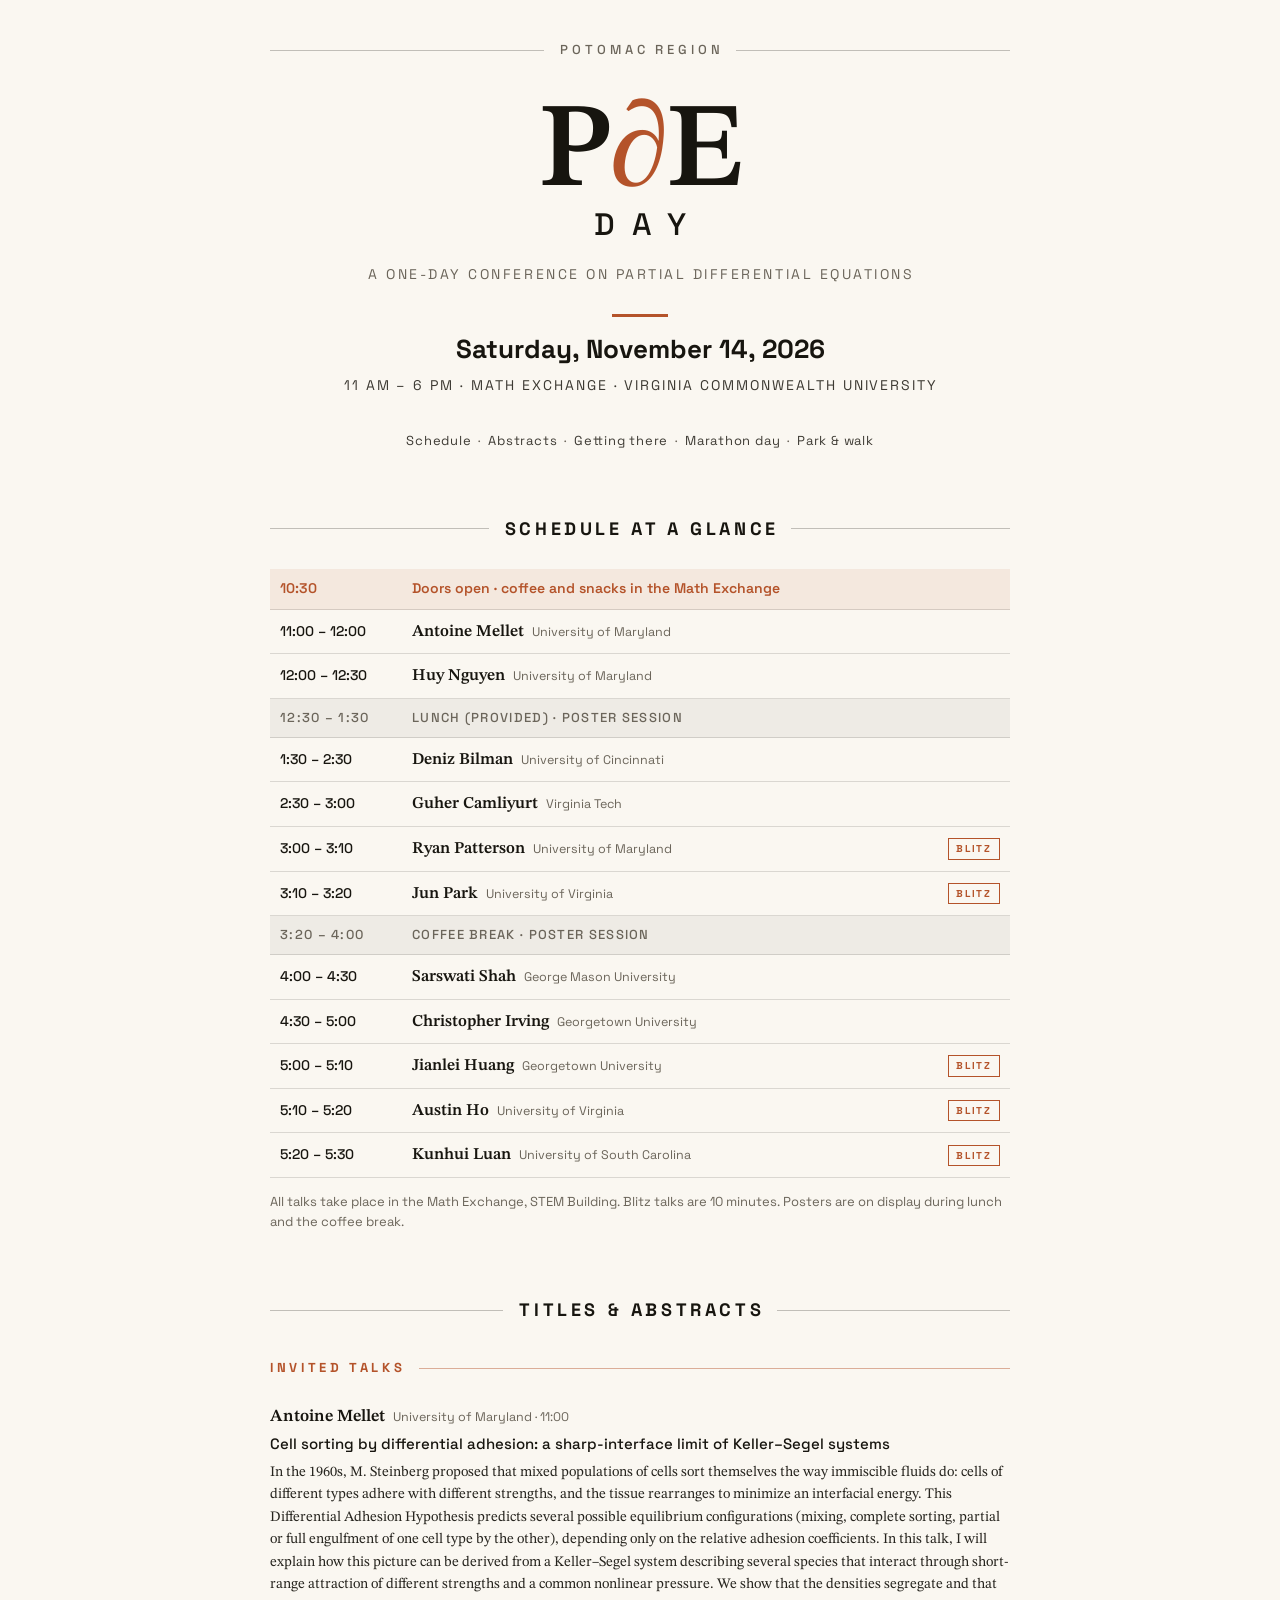
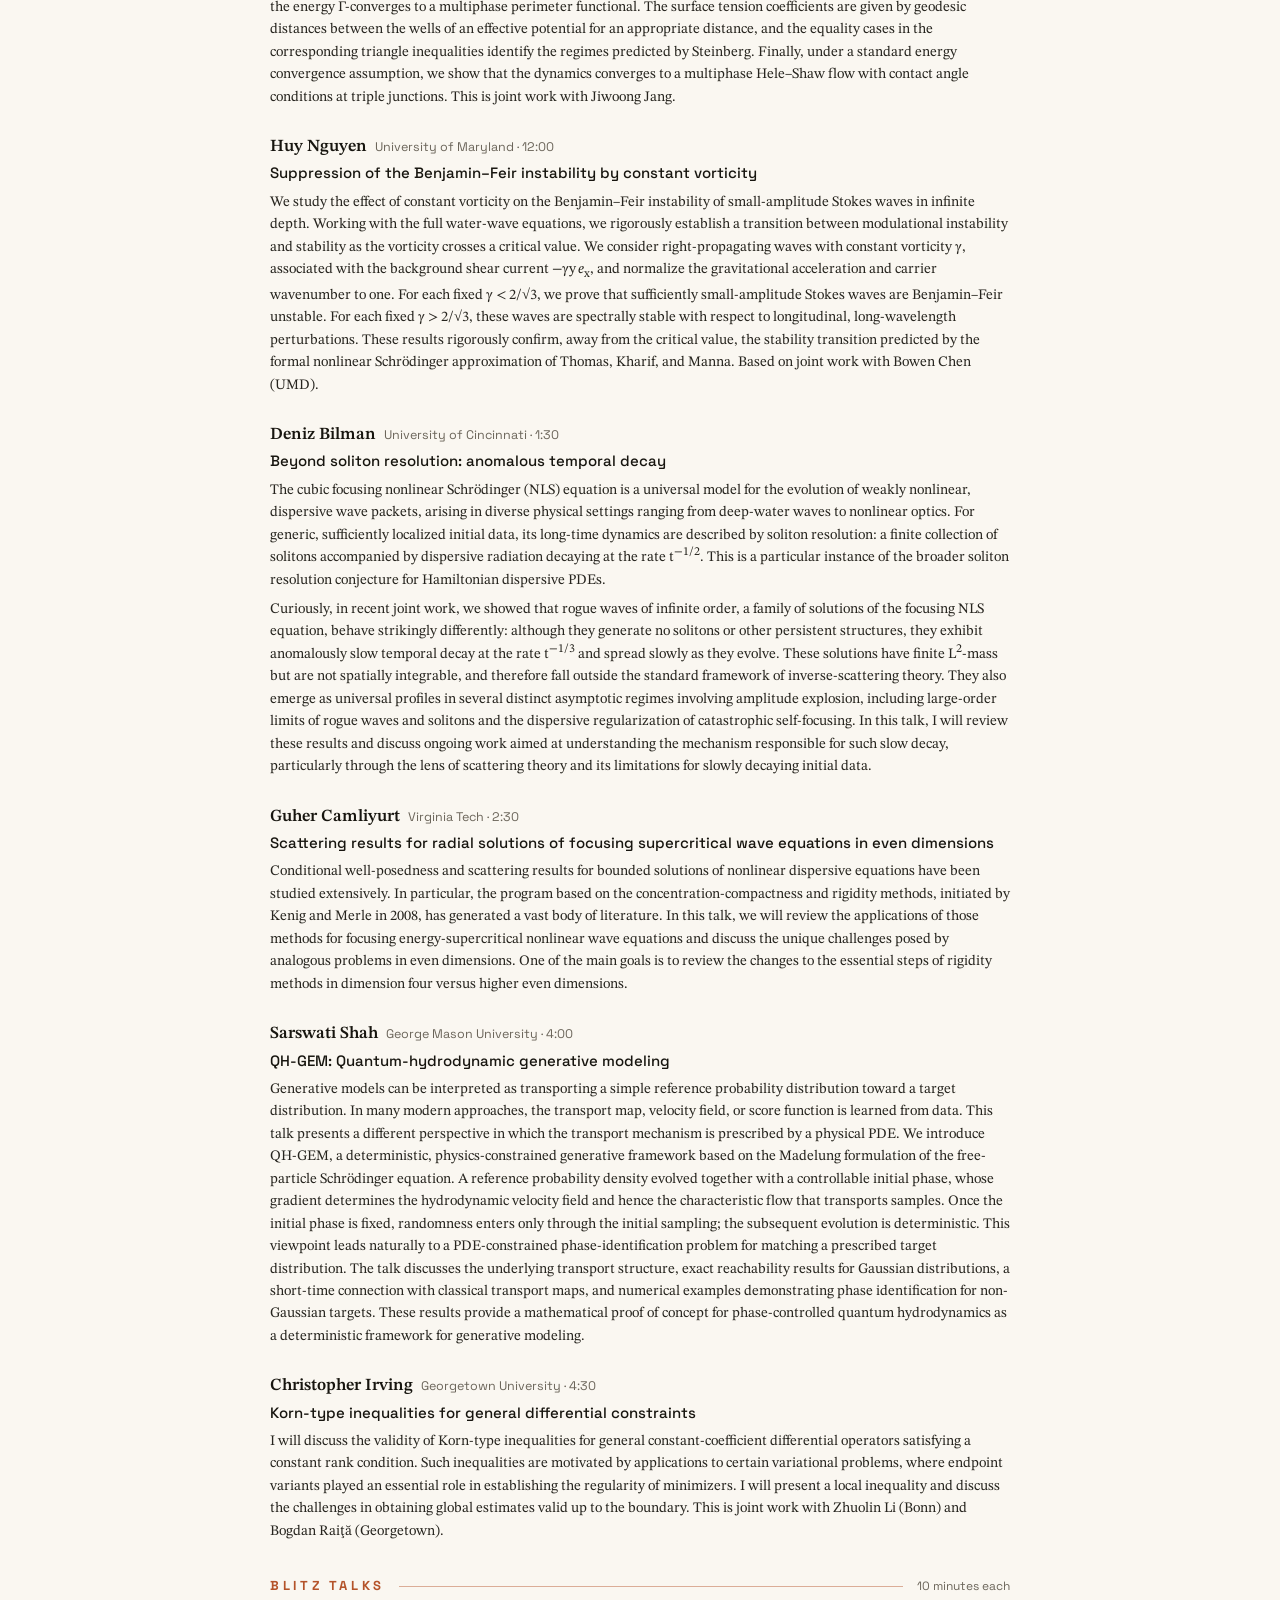
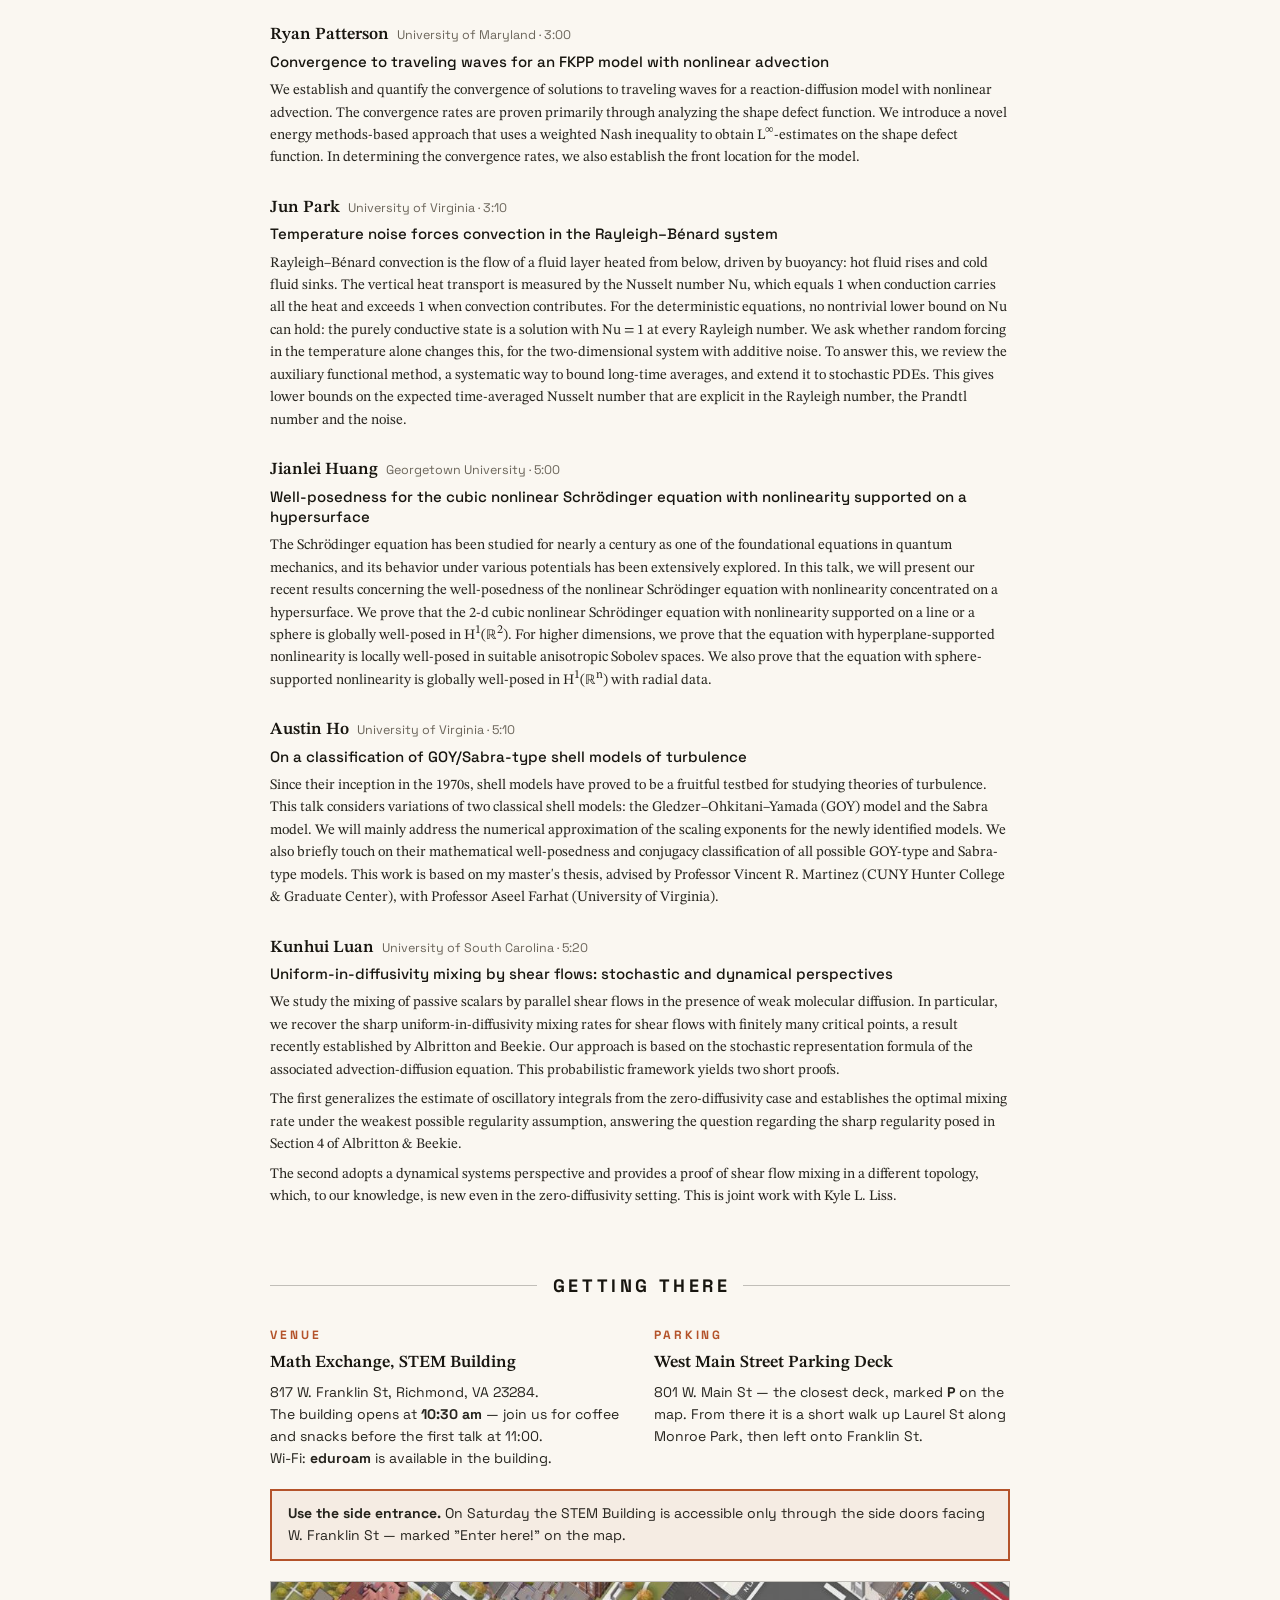
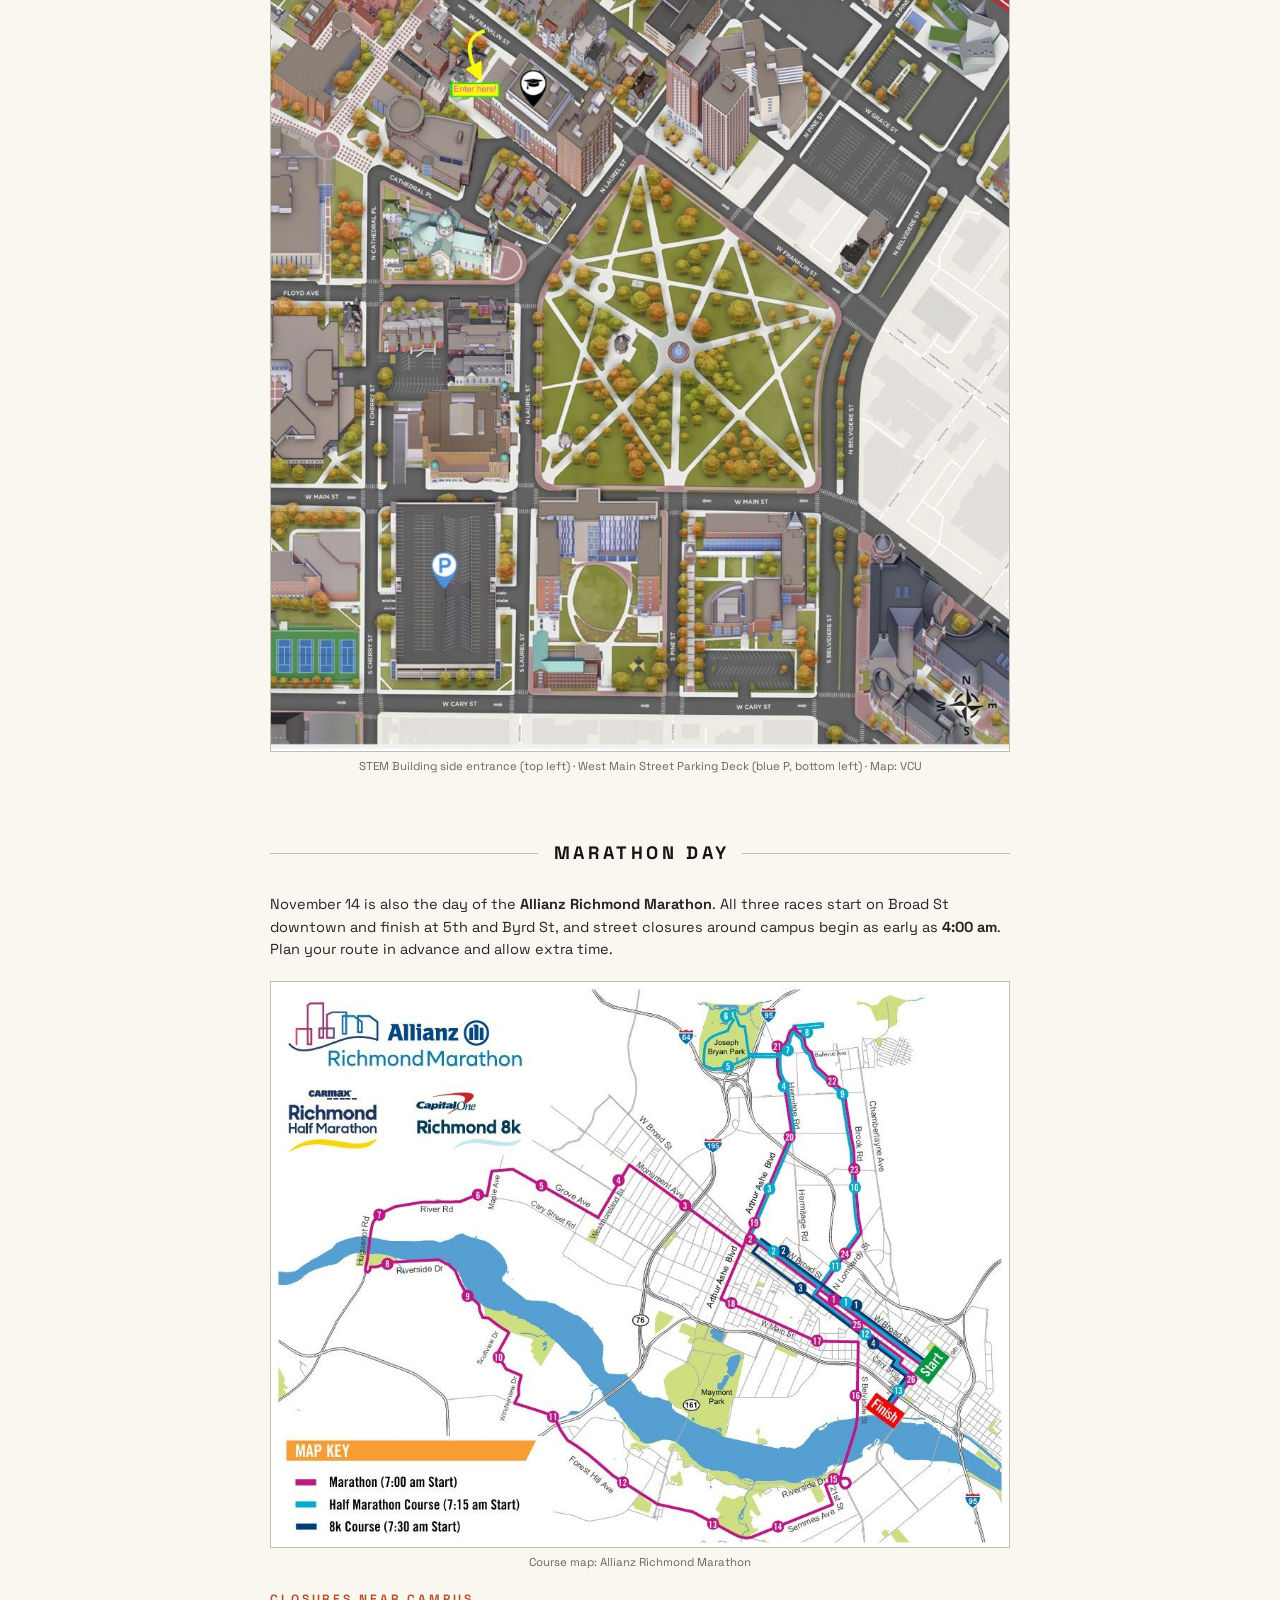
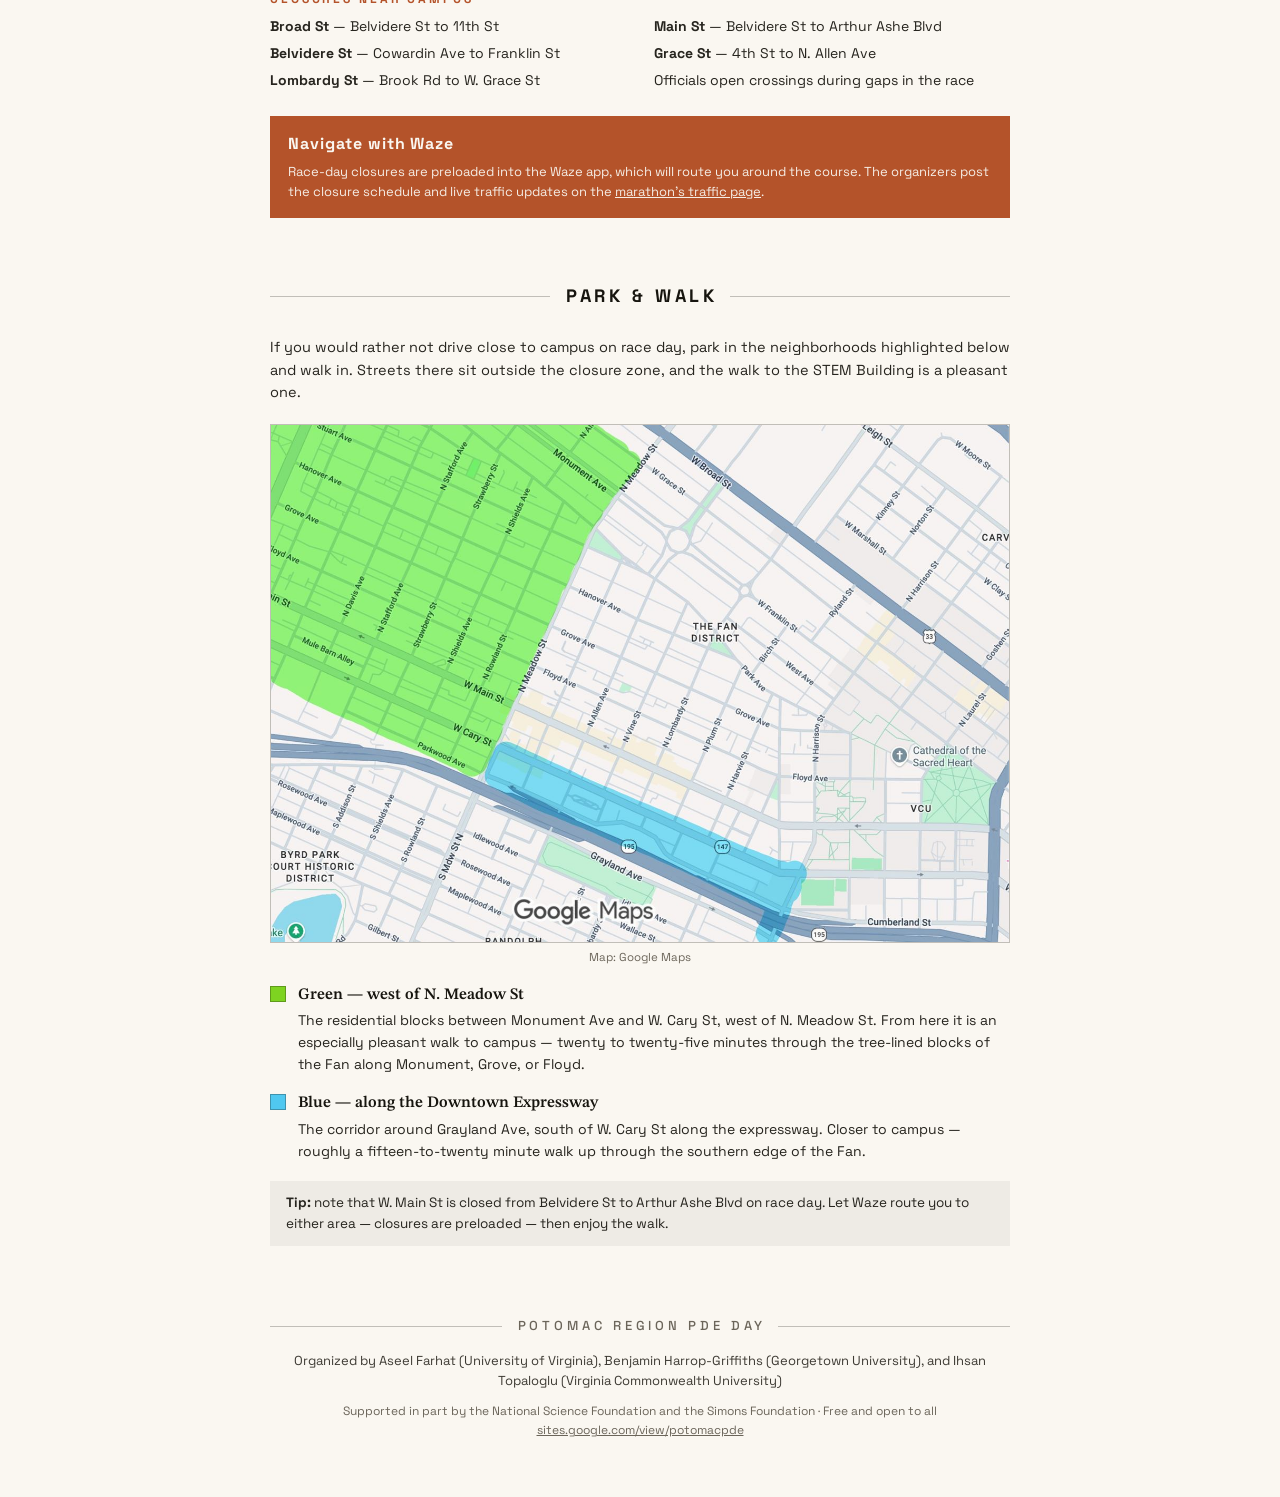
==== pde-day.html @ c5742500 "pipici" ====
<!doctype html>
<html lang="en">
<head>
<meta charset="utf-8">
<meta name="viewport" content="width=device-width, initial-scale=1">
<title>PDE Day — November 14, 2026 — VCU</title>
<link href="https://fonts.googleapis.com/css2?family=STIX+Two+Text:ital,wght@0,400;0,600;1,400;1,600&family=Space+Grotesk:wght@400;500;700&display=swap" rel="stylesheet">
<style>
  :root { --bg:#FAF7F1; --ink:#17150F; --muted:#6B655A; --mid:#3D3A33; --body:#26241E; --accent:#B4532A; }
  * { box-sizing: border-box; }
  html, body { margin:0; padding:0; background:var(--bg); color:var(--body); }
  body { font-family:'Space Grotesk',sans-serif; line-height:1.55; }
  .wrap { max-width:780px; margin:0 auto; padding:40px 20px 56px; }
  .rulerow { display:flex; align-items:center; gap:16px; }
  .rulerow .rule { flex:1; height:1px; background:var(--ink); opacity:.25; }
  .eyebrow { font-weight:500; font-size:13px; letter-spacing:.3em; margin-right:-.3em; text-transform:uppercase; color:var(--muted); white-space:nowrap; }
  header { text-align:center; }
  .lockup { font-family:'STIX Two Text',serif; font-weight:600; font-size:clamp(72px,18vw,120px); line-height:1; letter-spacing:-.02em; color:var(--ink); margin-top:34px; }
  .lockup .d { font-style:italic; color:var(--accent); }
  .day { font-weight:500; font-size:clamp(20px,5vw,31px); letter-spacing:.55em; margin-right:-.55em; margin-top:-14px; color:var(--ink); }
  .subline { font-size:14px; letter-spacing:.18em; margin-right:-.18em; text-transform:uppercase; color:var(--muted); margin-top:16px; }
  .datebar { margin-top:28px; }
  .datebar .bar { width:56px; height:3px; background:var(--accent); margin:0 auto 12px; }
  .date { font-weight:700; font-size:clamp(20px,5vw,26px); color:var(--ink); }
  .place { font-size:14px; letter-spacing:.14em; margin-right:-.14em; text-transform:uppercase; color:var(--mid); margin-top:6px; }
  nav { margin-top:34px; font-size:13px; letter-spacing:.06em; display:flex; flex-wrap:wrap; justify-content:center; row-gap:4px; }
  nav a { color:var(--mid); text-decoration:none; white-space:nowrap; }
  nav a:hover { color:var(--accent); }
  nav span { color:var(--muted); margin:0 7px; }
  h2 { margin:0; font-weight:700; font-size:18px; letter-spacing:.2em; margin-right:-.2em; text-transform:uppercase; color:var(--ink); white-space:nowrap; }
  section { margin-top:64px; }
  .sechead { margin-bottom:26px; }
  .note { font-size:13px; color:var(--muted); margin-top:14px; }
  /* schedule */
  .row { display:flex; align-items:baseline; gap:14px; padding:9px 10px; border-bottom:1px solid rgba(23,21,15,.14); flex-wrap:wrap; }
  .row .t { font-weight:500; font-size:14px; color:var(--ink); width:118px; flex-shrink:0; }
  .row .who { flex:1; min-width:200px; }
  .row .who b { font-family:'STIX Two Text',serif; font-weight:600; font-size:16.5px; color:var(--ink); }
  .row .who span { font-size:12.5px; color:var(--muted); margin-left:8px; }
  .row.break { background:rgba(23,21,15,.05); }
  .row.break .t, .row.break .what { font-size:13px; letter-spacing:.1em; text-transform:uppercase; color:var(--muted); font-weight:500; }
  .row.open { background:rgba(180,83,42,.09); }
  .row.open .t, .row.open .what { color:var(--accent); font-weight:600; font-size:14px; }
  .tag { font-weight:700; font-size:10px; letter-spacing:.18em; text-transform:uppercase; color:var(--accent); border:1px solid var(--accent); padding:2px 7px; flex-shrink:0; align-self:center; }
  /* abstracts */
  .group { display:flex; align-items:center; gap:14px; margin:34px 0 8px; }
  .group .label { font-weight:700; font-size:13px; letter-spacing:.28em; text-transform:uppercase; color:var(--accent); white-space:nowrap; }
  .group .rule { flex:1; height:1px; background:var(--accent); opacity:.45; }
  .group .mins { font-size:12px; color:var(--muted); white-space:nowrap; }
  .abs { margin-top:26px; }
  .abs .name { font-family:'STIX Two Text',serif; font-weight:600; font-size:17px; color:var(--ink); }
  .abs .aff { font-size:12.5px; color:var(--muted); margin-left:8px; }
  .abs .title { font-weight:500; font-size:15px; line-height:1.35; color:var(--ink); margin-top:3px; }
  .abs p { font-family:'STIX Two Text',serif; font-size:14.5px; line-height:1.55; color:var(--body); margin:7px 0 0; }
  /* info sections */
  .cols { display:flex; gap:28px; flex-wrap:wrap; }
  .cols > div { flex:1; min-width:260px; }
  .k { font-weight:700; font-size:12px; letter-spacing:.24em; text-transform:uppercase; color:var(--accent); margin-bottom:6px; }
  .v { font-family:'STIX Two Text',serif; font-weight:600; font-size:17px; color:var(--ink); }
  .cols p { font-size:14px; margin:6px 0 0; }
  .alert { border:2px solid var(--accent); background:rgba(180,83,42,.07); padding:12px 16px; margin-top:20px; font-size:14px; }
  img.map { width:100%; height:auto; display:block; border:1px solid rgba(23,21,15,.25); margin-top:20px; }
  .cap { font-size:11.5px; color:var(--muted); text-align:center; margin-top:6px; }
  .waze { background:var(--accent); color:var(--bg); padding:16px 18px; margin-top:20px; }
  .waze b { font-size:16px; letter-spacing:.06em; }
  .waze p { font-size:13px; margin:5px 0 0; opacity:.94; }
  .waze a { color:var(--bg); }
  .legend { display:flex; gap:12px; margin-top:16px; }
  .legend .sw { width:16px; height:16px; flex-shrink:0; margin-top:3px; border:1px solid rgba(23,21,15,.3); }
  .legend h3 { font-family:'STIX Two Text',serif; font-weight:600; font-size:16px; color:var(--ink); margin:0; }
  .legend p { font-size:14px; margin:3px 0 0; }
  .tip { background:rgba(23,21,15,.05); padding:12px 16px; margin-top:18px; font-size:13.5px; }
  ul.closures { font-size:14px; margin:8px 0 0; padding-left:0; list-style:none; columns:2; column-gap:28px; }
  ul.closures li { margin-bottom:5px; break-inside:avoid; }
  @media (max-width:560px) { ul.closures { columns:1; } }
  footer { margin-top:70px; text-align:center; }
  footer .org { font-size:13px; color:var(--mid); margin-top:14px; line-height:1.6; }
  footer .fine { font-size:12px; color:var(--muted); margin-top:10px; line-height:1.6; }
  sup { line-height:0; }
</style>
</head>
<body>
<div class="wrap">

<header>
  <div class="rulerow"><div class="rule"></div><div class="eyebrow">Potomac Region</div><div class="rule"></div></div>
  <div class="lockup">P<span class="d">∂</span>E</div>
  <div class="day">DAY</div>
  <div class="subline">A one-day conference on partial differential equations</div>
  <div class="datebar">
    <div class="bar"></div>
    <div class="date">Saturday, November 14, 2026</div>
    <div class="place">11 am – 6 pm · Math Exchange · Virginia Commonwealth University</div>
  </div>
  <nav>
    <a href="#schedule">Schedule</a><span>·</span><a href="#abstracts">Abstracts</a><span>·</span><a href="#venue">Getting there</a><span>·</span><a href="#marathon">Marathon day</a><span>·</span><a href="#walk">Park &amp; walk</a>
  </nav>
</header>

<section id="schedule">
  <div class="rulerow sechead"><div class="rule"></div><h2>Schedule at a Glance</h2><div class="rule"></div></div>
  <div class="row open"><div class="t">10:30</div><div class="what">Doors open · coffee and snacks in the Math Exchange</div></div>
  <div class="row"><div class="t">11:00 – 12:00</div><div class="who"><b>Antoine Mellet</b><span>University of Maryland</span></div></div>
  <div class="row"><div class="t">12:00 – 12:30</div><div class="who"><b>Huy Nguyen</b><span>University of Maryland</span></div></div>
  <div class="row break"><div class="t">12:30 – 1:30</div><div class="what">Lunch (provided) · poster session</div></div>
  <div class="row"><div class="t">1:30 – 2:30</div><div class="who"><b>Deniz Bilman</b><span>University of Cincinnati</span></div></div>
  <div class="row"><div class="t">2:30 – 3:00</div><div class="who"><b>Guher Camliyurt</b><span>Virginia Tech</span></div></div>
  <div class="row"><div class="t">3:00 – 3:10</div><div class="who"><b>Ryan Patterson</b><span>University of Maryland</span></div><div class="tag">Blitz</div></div>
  <div class="row"><div class="t">3:10 – 3:20</div><div class="who"><b>Jun Park</b><span>University of Virginia</span></div><div class="tag">Blitz</div></div>
  <div class="row break"><div class="t">3:20 – 4:00</div><div class="what">Coffee break · poster session</div></div>
  <div class="row"><div class="t">4:00 – 4:30</div><div class="who"><b>Sarswati Shah</b><span>George Mason University</span></div></div>
  <div class="row"><div class="t">4:30 – 5:00</div><div class="who"><b>Christopher Irving</b><span>Georgetown University</span></div></div>
  <div class="row"><div class="t">5:00 – 5:10</div><div class="who"><b>Jianlei Huang</b><span>Georgetown University</span></div><div class="tag">Blitz</div></div>
  <div class="row"><div class="t">5:10 – 5:20</div><div class="who"><b>Austin Ho</b><span>University of Virginia</span></div><div class="tag">Blitz</div></div>
  <div class="row"><div class="t">5:20 – 5:30</div><div class="who"><b>Kunhui Luan</b><span>University of South Carolina</span></div><div class="tag">Blitz</div></div>
  <div class="note">All talks take place in the Math Exchange, STEM Building. Blitz talks are 10 minutes. Posters are on display during lunch and the coffee break.</div>
</section>

<section id="abstracts">
  <div class="rulerow sechead"><div class="rule"></div><h2>Titles &amp; Abstracts</h2><div class="rule"></div></div>

  <div class="group"><div class="label">Invited Talks</div><div class="rule"></div></div>

  <div class="abs">
    <div><span class="name">Antoine Mellet</span><span class="aff">University of Maryland · 11:00</span></div>
    <div class="title">Cell sorting by differential adhesion: a sharp-interface limit of Keller–Segel systems</div>
    <p>In the 1960s, M. Steinberg proposed that mixed populations of cells sort themselves the way immiscible fluids do: cells of different types adhere with different strengths, and the tissue rearranges to minimize an interfacial energy. This Differential Adhesion Hypothesis predicts several possible equilibrium configurations (mixing, complete sorting, partial or full engulfment of one cell type by the other), depending only on the relative adhesion coefficients. In this talk, I will explain how this picture can be derived from a Keller–Segel system describing several species that interact through short-range attraction of different strengths and a common nonlinear pressure. We show that the densities segregate and that the energy Γ-converges to a multiphase perimeter functional. The surface tension coefficients are given by geodesic distances between the wells of an effective potential for an appropriate distance, and the equality cases in the corresponding triangle inequalities identify the regimes predicted by Steinberg. Finally, under a standard energy convergence assumption, we show that the dynamics converges to a multiphase Hele–Shaw flow with contact angle conditions at triple junctions. This is joint work with Jiwoong Jang.</p>
  </div>

  <div class="abs">
    <div><span class="name">Huy Nguyen</span><span class="aff">University of Maryland · 12:00</span></div>
    <div class="title">Suppression of the Benjamin–Feir instability by constant vorticity</div>
    <p>We study the effect of constant vorticity on the Benjamin–Feir instability of small-amplitude Stokes waves in infinite depth. Working with the full water-wave equations, we rigorously establish a transition between modulational instability and stability as the vorticity crosses a critical value. We consider right-propagating waves with constant vorticity γ, associated with the background shear current −γy&thinsp;<i>e</i><sub>x</sub>, and normalize the gravitational acceleration and carrier wavenumber to one. For each fixed γ&nbsp;&lt;&nbsp;2/√3, we prove that sufficiently small-amplitude Stokes waves are Benjamin–Feir unstable. For each fixed γ&nbsp;&gt;&nbsp;2/√3, these waves are spectrally stable with respect to longitudinal, long-wavelength perturbations. These results rigorously confirm, away from the critical value, the stability transition predicted by the formal nonlinear Schrödinger approximation of Thomas, Kharif, and Manna. Based on joint work with Bowen Chen (UMD).</p>
  </div>

  <div class="abs">
    <div><span class="name">Deniz Bilman</span><span class="aff">University of Cincinnati · 1:30</span></div>
    <div class="title">Beyond soliton resolution: anomalous temporal decay</div>
    <p>The cubic focusing nonlinear Schrödinger (NLS) equation is a universal model for the evolution of weakly nonlinear, dispersive wave packets, arising in diverse physical settings ranging from deep-water waves to nonlinear optics. For generic, sufficiently localized initial data, its long-time dynamics are described by soliton resolution: a finite collection of solitons accompanied by dispersive radiation decaying at the rate t<sup>−1/2</sup>. This is a particular instance of the broader soliton resolution conjecture for Hamiltonian dispersive PDEs.</p>
    <p>Curiously, in recent joint work, we showed that rogue waves of infinite order, a family of solutions of the focusing NLS equation, behave strikingly differently: although they generate no solitons or other persistent structures, they exhibit anomalously slow temporal decay at the rate t<sup>−1/3</sup> and spread slowly as they evolve. These solutions have finite L<sup>2</sup>-mass but are not spatially integrable, and therefore fall outside the standard framework of inverse-scattering theory. They also emerge as universal profiles in several distinct asymptotic regimes involving amplitude explosion, including large-order limits of rogue waves and solitons and the dispersive regularization of catastrophic self-focusing. In this talk, I will review these results and discuss ongoing work aimed at understanding the mechanism responsible for such slow decay, particularly through the lens of scattering theory and its limitations for slowly decaying initial data.</p>
  </div>

  <div class="abs">
    <div><span class="name">Guher Camliyurt</span><span class="aff">Virginia Tech · 2:30</span></div>
    <div class="title">Scattering results for radial solutions of focusing supercritical wave equations in even dimensions</div>
    <p>Conditional well-posedness and scattering results for bounded solutions of nonlinear dispersive equations have been studied extensively. In particular, the program based on the concentration-compactness and rigidity methods, initiated by Kenig and Merle in 2008, has generated a vast body of literature. In this talk, we will review the applications of those methods for focusing energy-supercritical nonlinear wave equations and discuss the unique challenges posed by analogous problems in even dimensions. One of the main goals is to review the changes to the essential steps of rigidity methods in dimension four versus higher even dimensions.</p>
  </div>

  <div class="abs">
    <div><span class="name">Sarswati Shah</span><span class="aff">George Mason University · 4:00</span></div>
    <div class="title">QH-GEM: Quantum-hydrodynamic generative modeling</div>
    <p>Generative models can be interpreted as transporting a simple reference probability distribution toward a target distribution. In many modern approaches, the transport map, velocity field, or score function is learned from data. This talk presents a different perspective in which the transport mechanism is prescribed by a physical PDE. We introduce QH-GEM, a deterministic, physics-constrained generative framework based on the Madelung formulation of the free-particle Schrödinger equation. A reference probability density evolved together with a controllable initial phase, whose gradient determines the hydrodynamic velocity field and hence the characteristic flow that transports samples. Once the initial phase is fixed, randomness enters only through the initial sampling; the subsequent evolution is deterministic. This viewpoint leads naturally to a PDE-constrained phase-identification problem for matching a prescribed target distribution. The talk discusses the underlying transport structure, exact reachability results for Gaussian distributions, a short-time connection with classical transport maps, and numerical examples demonstrating phase identification for non-Gaussian targets. These results provide a mathematical proof of concept for phase-controlled quantum hydrodynamics as a deterministic framework for generative modeling.</p>
  </div>

  <div class="abs">
    <div><span class="name">Christopher Irving</span><span class="aff">Georgetown University · 4:30</span></div>
    <div class="title">Korn-type inequalities for general differential constraints</div>
    <p>I will discuss the validity of Korn-type inequalities for general constant-coefficient differential operators satisfying a constant rank condition. Such inequalities are motivated by applications to certain variational problems, where endpoint variants played an essential role in establishing the regularity of minimizers. I will present a local inequality and discuss the challenges in obtaining global estimates valid up to the boundary. This is joint work with Zhuolin Li (Bonn) and Bogdan Raiţă (Georgetown).</p>
  </div>

  <div class="group"><div class="label">Blitz Talks</div><div class="rule"></div><div class="mins">10 minutes each</div></div>

  <div class="abs">
    <div><span class="name">Ryan Patterson</span><span class="aff">University of Maryland · 3:00</span></div>
    <div class="title">Convergence to traveling waves for an FKPP model with nonlinear advection</div>
    <p>We establish and quantify the convergence of solutions to traveling waves for a reaction-diffusion model with nonlinear advection. The convergence rates are proven primarily through analyzing the shape defect function. We introduce a novel energy methods-based approach that uses a weighted Nash inequality to obtain L<sup>∞</sup>-estimates on the shape defect function. In determining the convergence rates, we also establish the front location for the model.</p>
  </div>

  <div class="abs">
    <div><span class="name">Jun Park</span><span class="aff">University of Virginia · 3:10</span></div>
    <div class="title">Temperature noise forces convection in the Rayleigh–Bénard system</div>
    <p>Rayleigh–Bénard convection is the flow of a fluid layer heated from below, driven by buoyancy: hot fluid rises and cold fluid sinks. The vertical heat transport is measured by the Nusselt number Nu, which equals 1 when conduction carries all the heat and exceeds 1 when convection contributes. For the deterministic equations, no nontrivial lower bound on Nu can hold: the purely conductive state is a solution with Nu&nbsp;=&nbsp;1 at every Rayleigh number. We ask whether random forcing in the temperature alone changes this, for the two-dimensional system with additive noise. To answer this, we review the auxiliary functional method, a systematic way to bound long-time averages, and extend it to stochastic PDEs. This gives lower bounds on the expected time-averaged Nusselt number that are explicit in the Rayleigh number, the Prandtl number and the noise.</p>
  </div>

  <div class="abs">
    <div><span class="name">Jianlei Huang</span><span class="aff">Georgetown University · 5:00</span></div>
    <div class="title">Well-posedness for the cubic nonlinear Schrödinger equation with nonlinearity supported on a hypersurface</div>
    <p>The Schrödinger equation has been studied for nearly a century as one of the foundational equations in quantum mechanics, and its behavior under various potentials has been extensively explored. In this talk, we will present our recent results concerning the well-posedness of the nonlinear Schrödinger equation with nonlinearity concentrated on a hypersurface. We prove that the 2-d cubic nonlinear Schrödinger equation with nonlinearity supported on a line or a sphere is globally well-posed in H<sup>1</sup>(ℝ<sup>2</sup>). For higher dimensions, we prove that the equation with hyperplane-supported nonlinearity is locally well-posed in suitable anisotropic Sobolev spaces. We also prove that the equation with sphere-supported nonlinearity is globally well-posed in H<sup>1</sup>(ℝ<sup>n</sup>) with radial data.</p>
  </div>

  <div class="abs">
    <div><span class="name">Austin Ho</span><span class="aff">University of Virginia · 5:10</span></div>
    <div class="title">On a classification of GOY/Sabra-type shell models of turbulence</div>
    <p>Since their inception in the 1970s, shell models have proved to be a fruitful testbed for studying theories of turbulence. This talk considers variations of two classical shell models: the Gledzer–Ohkitani–Yamada (GOY) model and the Sabra model. We will mainly address the numerical approximation of the scaling exponents for the newly identified models. We also briefly touch on their mathematical well-posedness and conjugacy classification of all possible GOY-type and Sabra-type models. This work is based on my master's thesis, advised by Professor Vincent R. Martinez (CUNY Hunter College &amp; Graduate Center), with Professor Aseel Farhat (University of Virginia).</p>
  </div>

  <div class="abs">
    <div><span class="name">Kunhui Luan</span><span class="aff">University of South Carolina · 5:20</span></div>
    <div class="title">Uniform-in-diffusivity mixing by shear flows: stochastic and dynamical perspectives</div>
    <p>We study the mixing of passive scalars by parallel shear flows in the presence of weak molecular diffusion. In particular, we recover the sharp uniform-in-diffusivity mixing rates for shear flows with finitely many critical points, a result recently established by Albritton and Beekie. Our approach is based on the stochastic representation formula of the associated advection-diffusion equation. This probabilistic framework yields two short proofs.</p>
    <p>The first generalizes the estimate of oscillatory integrals from the zero-diffusivity case and establishes the optimal mixing rate under the weakest possible regularity assumption, answering the question regarding the sharp regularity posed in Section 4 of Albritton &amp; Beekie.</p>
    <p>The second adopts a dynamical systems perspective and provides a proof of shear flow mixing in a different topology, which, to our knowledge, is new even in the zero-diffusivity setting. This is joint work with Kyle L. Liss.</p>
  </div>
</section>

<section id="venue">
  <div class="rulerow sechead"><div class="rule"></div><h2>Getting There</h2><div class="rule"></div></div>
  <div class="cols">
    <div>
      <div class="k">Venue</div>
      <div class="v">Math Exchange, STEM Building</div>
      <p>817 W. Franklin St, Richmond, VA 23284.<br>The building opens at <b>10:30 am</b> — join us for coffee and snacks before the first talk at 11:00.<br>Wi-Fi: <b>eduroam</b> is available in the building.</p>
    </div>
    <div>
      <div class="k">Parking</div>
      <div class="v">West Main Street Parking Deck</div>
      <p>801 W. Main St — the closest deck, marked <b>P</b> on the map. From there it is a short walk up Laurel St along Monroe Park, then left onto Franklin St.</p>
    </div>
  </div>
  <div class="alert"><b>Use the side entrance.</b> On Saturday the STEM Building is accessible only through the side doors facing W. Franklin St — marked "Enter here!" on the map.</div>
  <img class="map" src="[data-uri]" alt="Campus map showing the STEM Building side entrance on W. Franklin St and the West Main Street Parking Deck">
  <div class="cap">STEM Building side entrance (top left) · West Main Street Parking Deck (blue P, bottom left) · Map: VCU</div>
</section>

<section id="marathon">
  <div class="rulerow sechead"><div class="rule"></div><h2>Marathon Day</h2><div class="rule"></div></div>
  <p style="font-size:14.5px; margin:0">November 14 is also the day of the <b>Allianz Richmond Marathon</b>. All three races start on Broad St downtown and finish at 5th and Byrd St, and street closures around campus begin as early as <b>4:00 am</b>. Plan your route in advance and allow extra time.</p>
  <img class="map" src="[data-uri]" alt="Richmond Marathon course map: marathon, half marathon, and 8K routes through downtown Richmond">
  <div class="cap">Course map: Allianz Richmond Marathon</div>
  <div style="margin-top:18px">
    <div class="k">Closures near campus</div>
    <ul class="closures">
      <li><b>Broad St</b> — Belvidere St to 11th St</li>
      <li><b>Belvidere St</b> — Cowardin Ave to Franklin St</li>
      <li><b>Lombardy St</b> — Brook Rd to W. Grace St</li>
      <li><b>Main St</b> — Belvidere St to Arthur Ashe Blvd</li>
      <li><b>Grace St</b> — 4th St to N. Allen Ave</li>
      <li>Officials open crossings during gaps in the race</li>
    </ul>
  </div>
  <div class="waze">
    <b>Navigate with Waze</b>
    <p>Race-day closures are preloaded into the Waze app, which will route you around the course. The organizers post the closure schedule and live traffic updates on the <a href="https://www.richmondmarathon.org/race-weekend/traffic-pattern-changes/">marathon's traffic page</a>.</p>
  </div>
</section>

<section id="walk">
  <div class="rulerow sechead"><div class="rule"></div><h2>Park &amp; Walk</h2><div class="rule"></div></div>
  <p style="font-size:14.5px; margin:0">If you would rather not drive close to campus on race day, park in the neighborhoods highlighted below and walk in. Streets there sit outside the closure zone, and the walk to the STEM Building is a pleasant one.</p>
  <img class="map" src="[data-uri]" alt="Map of the neighborhoods west of VCU with two highlighted parking areas: the Museum District blocks in green and the corridor along the Downtown Expressway in blue">
  <div class="cap">Map: Google Maps</div>
  <div class="legend">
    <div class="sw" style="background:#7ED321"></div>
    <div>
      <h3>Green — west of N. Meadow St</h3>
      <p>The residential blocks between Monument Ave and W. Cary St, west of N. Meadow St. From here it is an especially pleasant walk to campus — twenty to twenty-five minutes through the tree-lined blocks of the Fan along Monument, Grove, or Floyd.</p>
    </div>
  </div>
  <div class="legend">
    <div class="sw" style="background:#50C8F0"></div>
    <div>
      <h3>Blue — along the Downtown Expressway</h3>
      <p>The corridor around Grayland Ave, south of W. Cary St along the expressway. Closer to campus — roughly a fifteen-to-twenty minute walk up through the southern edge of the Fan.</p>
    </div>
  </div>
  <div class="tip"><b>Tip:</b> note that W. Main St is closed from Belvidere St to Arthur Ashe Blvd on race day. Let Waze route you to either area — closures are preloaded — then enjoy the walk.</div>
</section>

<footer>
  <div class="rulerow"><div class="rule"></div><div class="eyebrow">Potomac Region PDE Day</div><div class="rule"></div></div>
  <div class="org">Organized by Aseel Farhat (University of Virginia), Benjamin Harrop-Griffiths (Georgetown University), and Ihsan Topaloglu (Virginia Commonwealth University)</div>
  <div class="fine">Supported in part by the National Science Foundation and the Simons Foundation · Free and open to all<br><a href="https://sites.google.com/view/potomacpde/pde-day" style="color:var(--muted)">sites.google.com/view/potomacpde</a></div>
</footer>

</div>
</body>
</html>
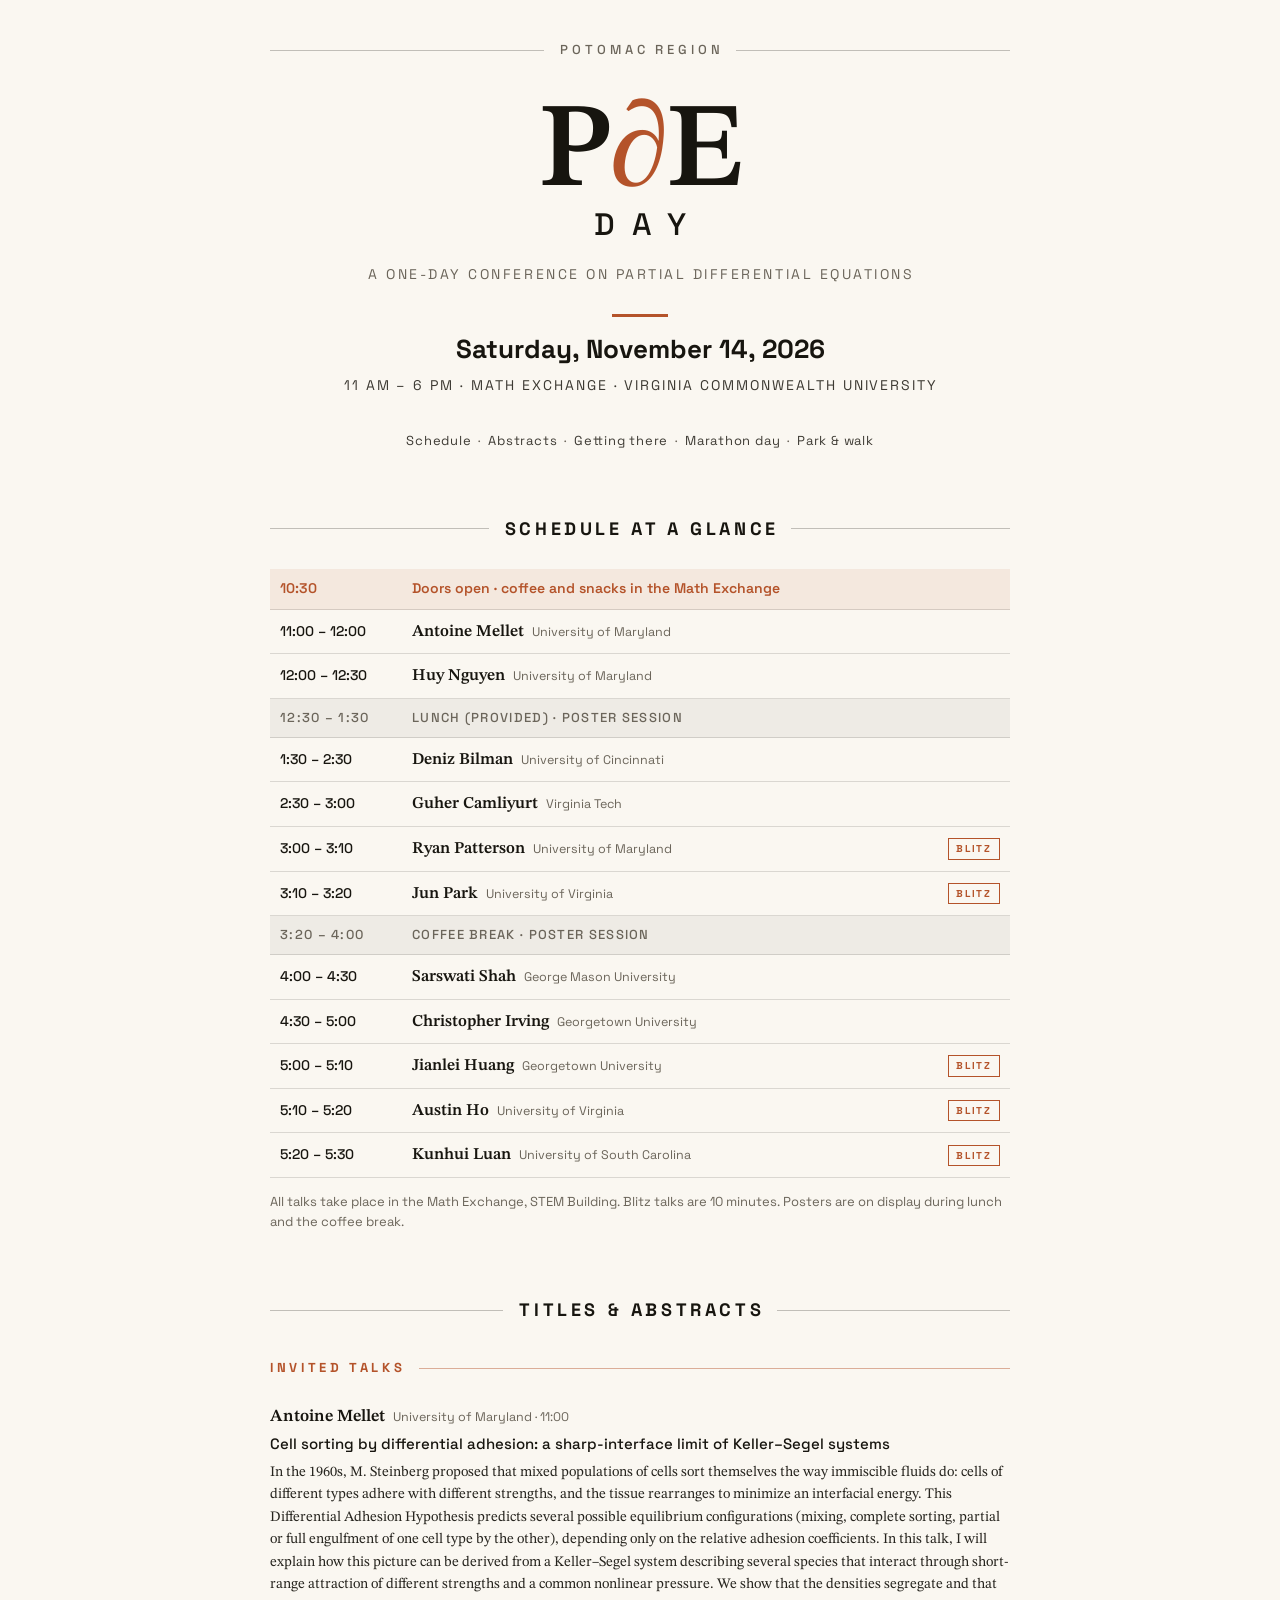
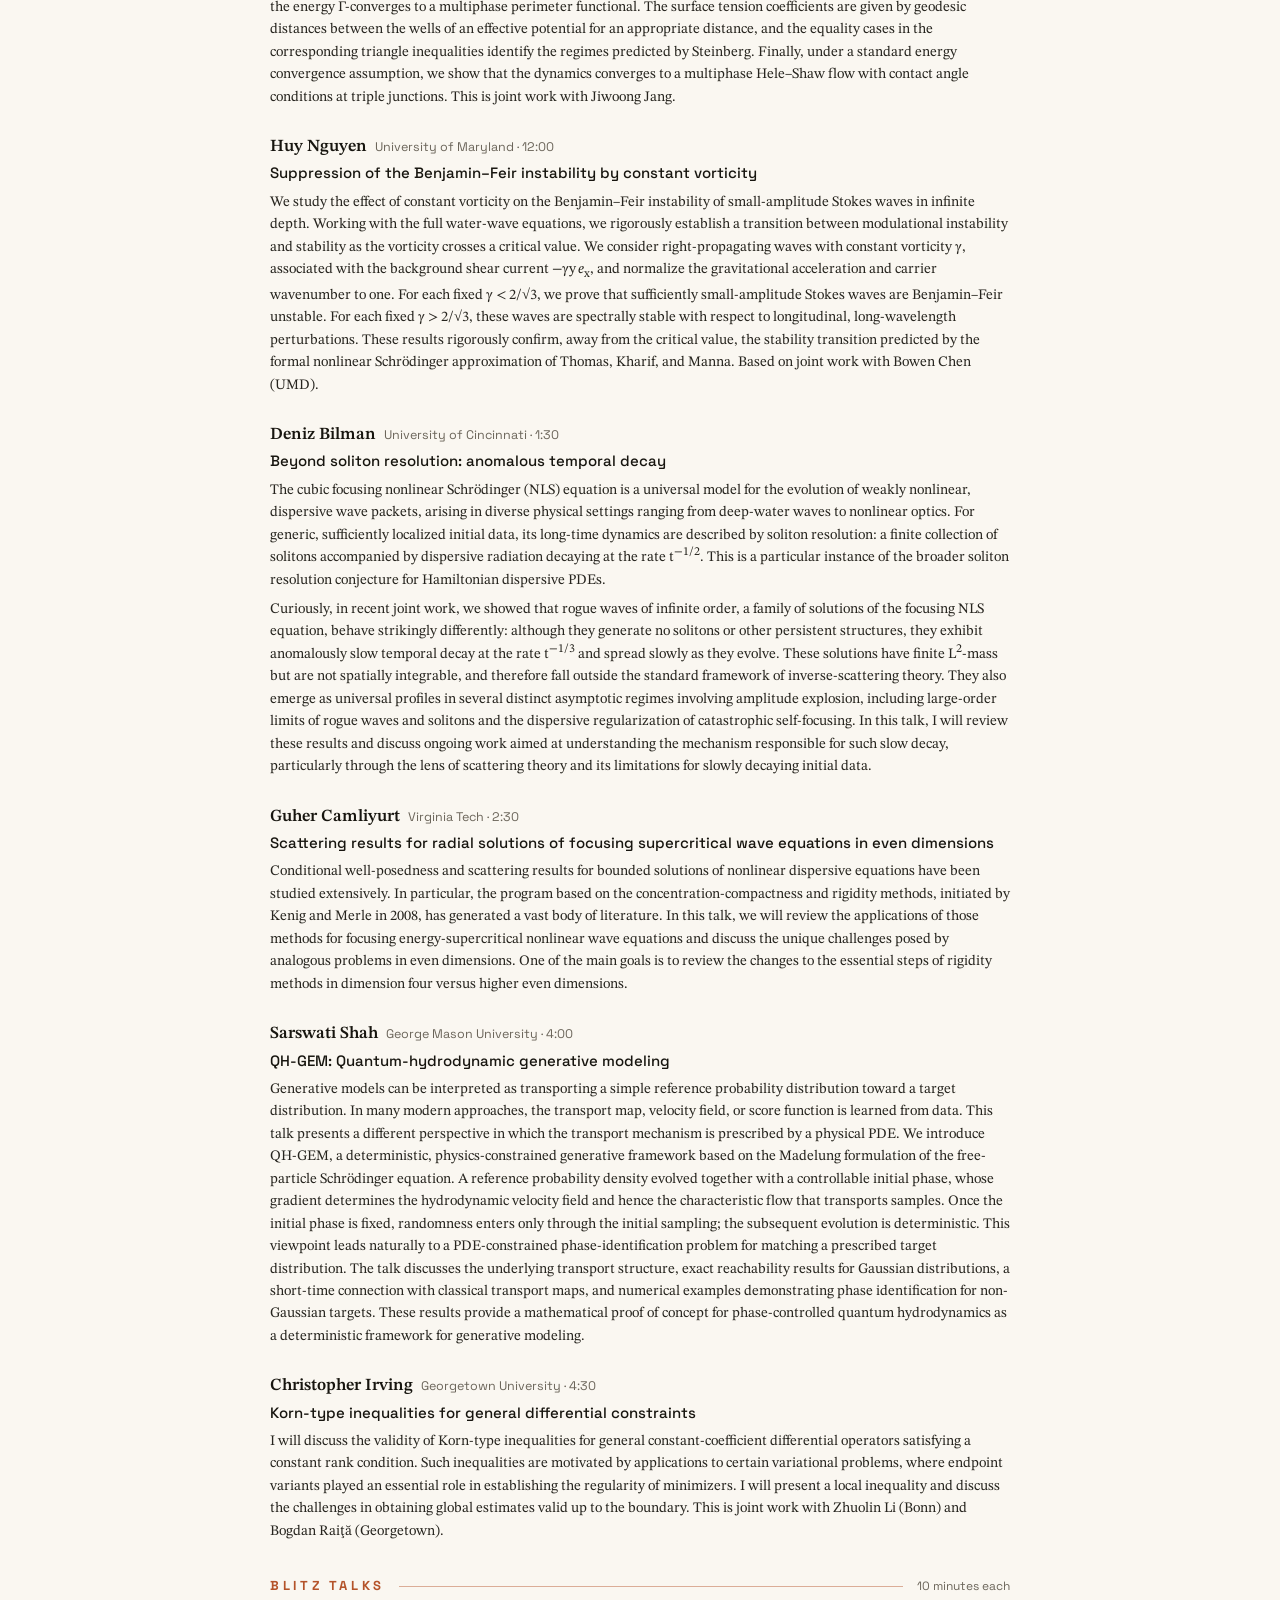
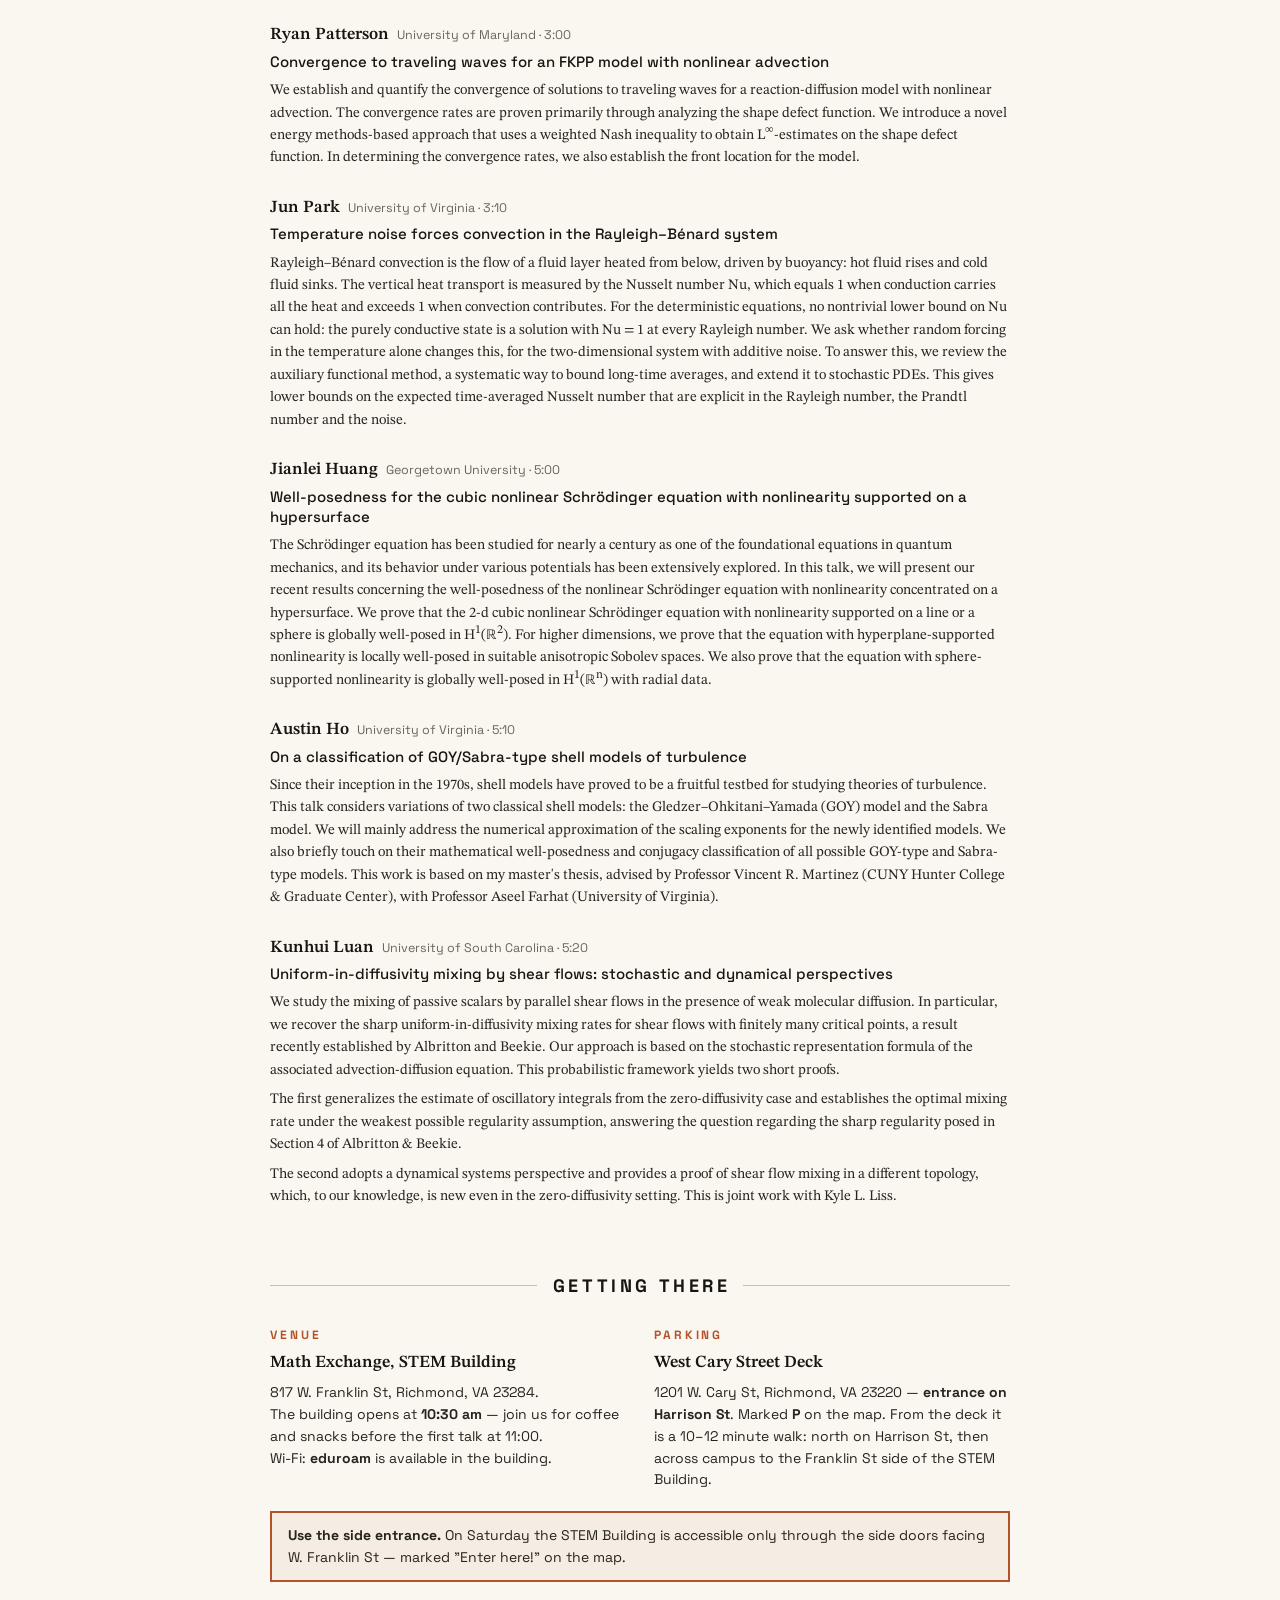
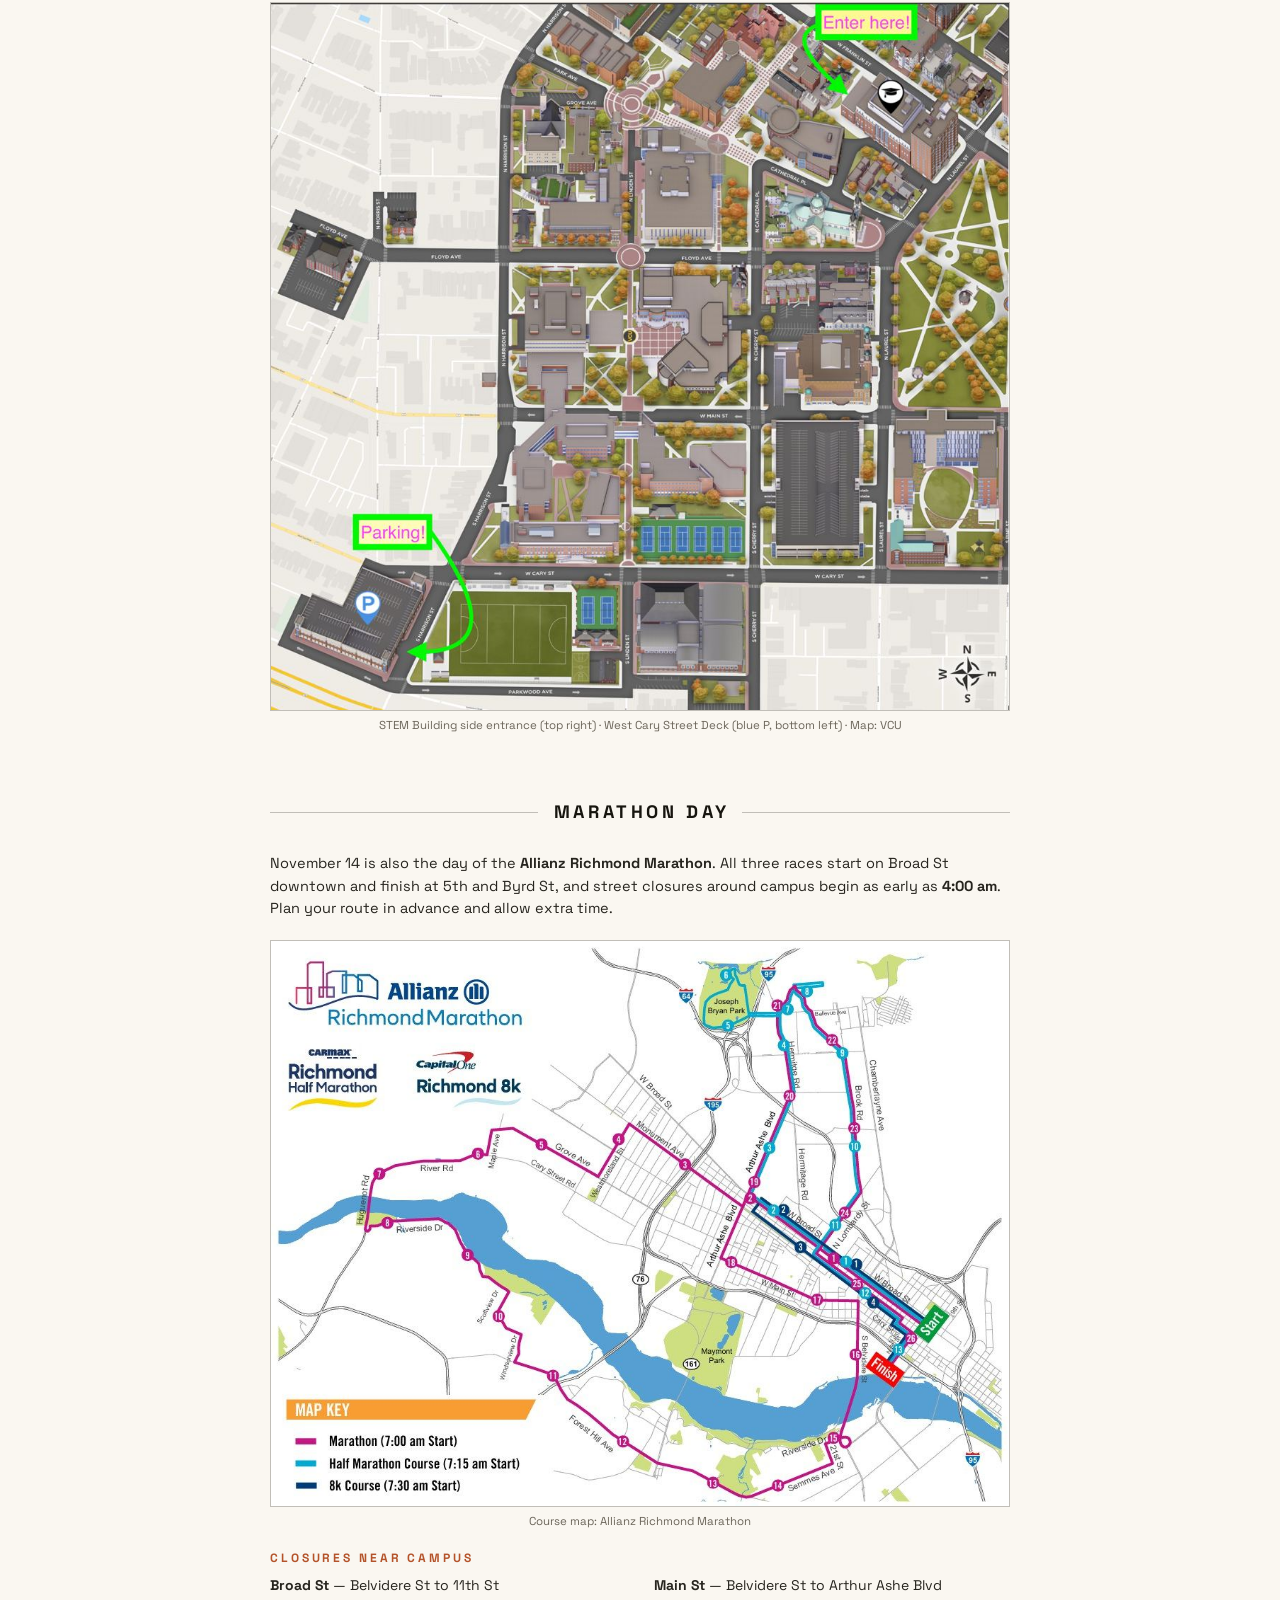
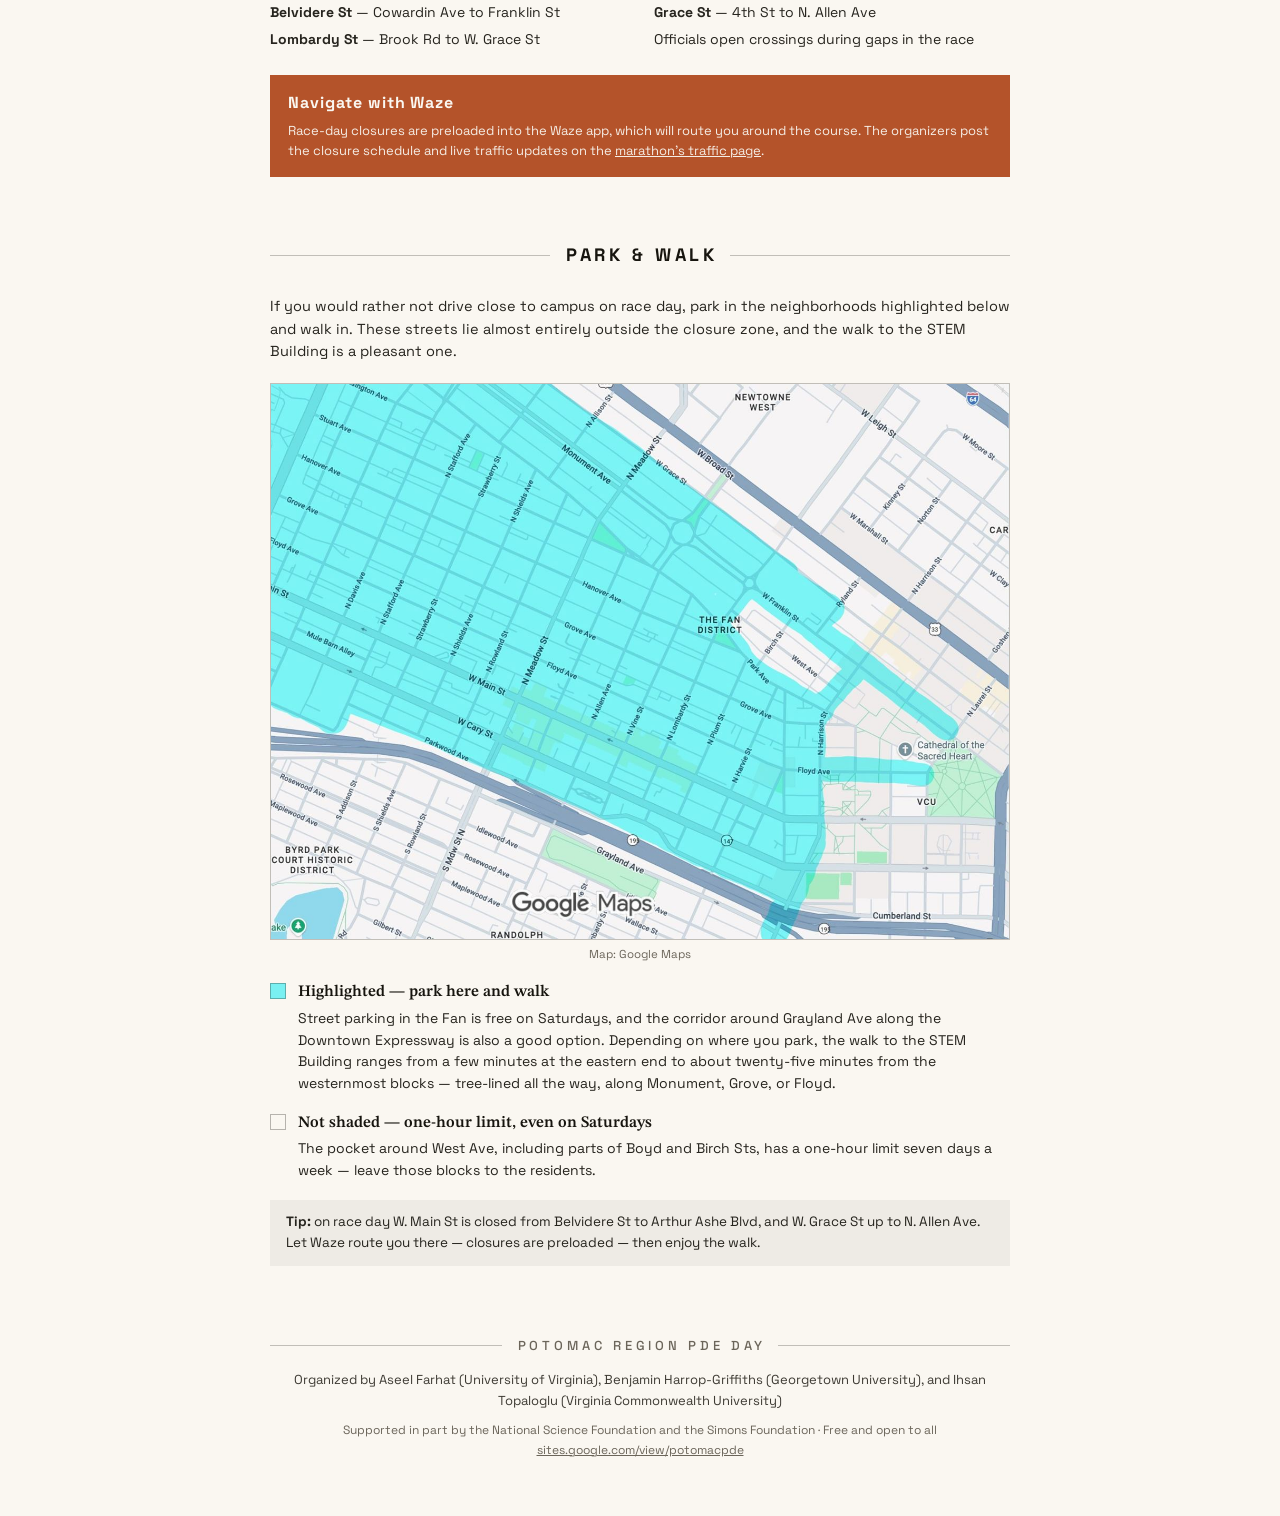
==== commit b91b411d: "pipici" ====
--- a/pde-day.html
+++ b/pde-day.html
@@ -203,13 +203,13 @@
     </div>
     <div>
       <div class="k">Parking</div>
-      <div class="v">West Main Street Parking Deck</div>
-      <p>801 W. Main St — the closest deck, marked <b>P</b> on the map. From there it is a short walk up Laurel St along Monroe Park, then left onto Franklin St.</p>
+      <div class="v">West Cary Street Deck</div>
+      <p>1201 W. Cary St, Richmond, VA 23220 — <b>entrance on Harrison St</b>. Marked <b>P</b> on the map. From the deck it is a 10–12 minute walk: north on Harrison St, then across campus to the Franklin St side of the STEM Building.</p>
     </div>
   </div>
   <div class="alert"><b>Use the side entrance.</b> On Saturday the STEM Building is accessible only through the side doors facing W. Franklin St — marked "Enter here!" on the map.</div>
-  <img class="map" src="[data-uri]" alt="Campus map showing the STEM Building side entrance on W. Franklin St and the West Main Street Parking Deck">
-  <div class="cap">STEM Building side entrance (top left) · West Main Street Parking Deck (blue P, bottom left) · Map: VCU</div>
+  <img class="map" src="[data-uri]